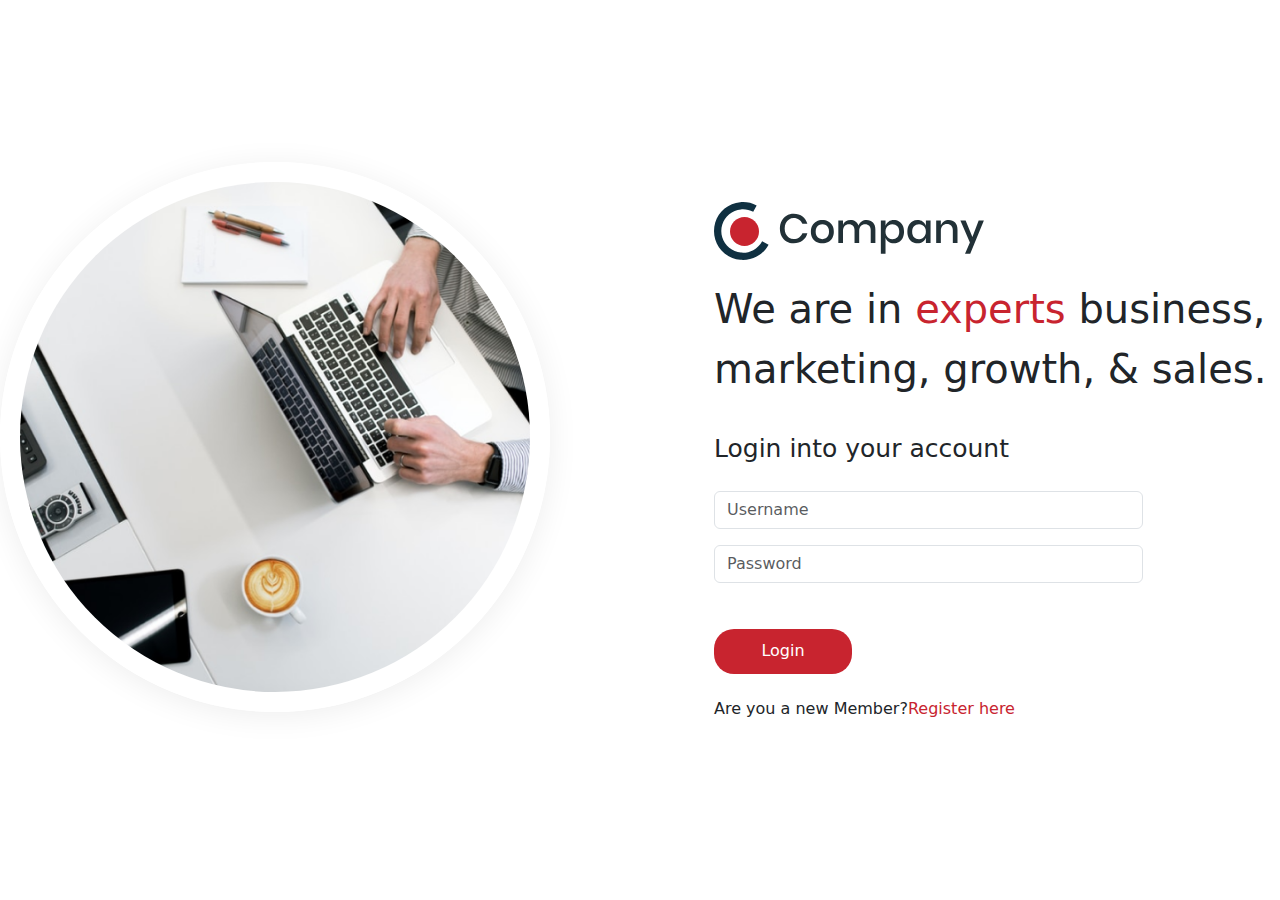
==== HTML_Training_Assignment/index.html @ 5ead4d64 "first commit" ====
<!DOCTYPE html>
<html lang="en">
  <head>
    <meta charset="UTF-8" />
    <meta name="viewport" content="width=device-width, initial-scale=1.0" />
    <title>Project-1</title>
  </head>
  <link rel="stylesheet" href="css/style.css" />
  <link rel="stylesheet" href="css/bootstrap.min.css" />
  <body>
    <!-- main login page  -->
    <div class="main">
      <div id="hero_img">
        <img src="images/hero-image.png" alt="hero-image" />
      </div>

      <div id="login_form">
        <div id="logo">
          <img src="images/logo.svg" alt="" class="mt" />
        </div>

        <div style="margin-top: 19px">
          <p style="font-size: 40px; font-weight: 400">
            We are in <span style="color: #c8242f">experts</span> business,
            marketing, growth, & sales.
          </p>
        </div>

        <div id="login_text">Login into your account</div>

        <form style="margin-top: 23px">
          <div class="mb-3">
            <input
              style="width: 429px"
              class="form-control"
              id="disabledInput"
              type="text"
              placeholder="Username "
            />
          </div>
          <div class="mb-3">
            <input
              style="width: 429px"
              type="password"
              class="form-control"
              id="exampleInputPassword1"
              placeholder="Password"
            />
          </div>

          <button type="button" class="btn">Login</button>

          <div style="margin-top: 23px">
            <p>
              Are you a new Member?<span style="color: #c8242f"
                >Register here
              </span>
            </p>
          </div>
        </form>
      </div>
    </div>
  </body>
</html>
---- HTML_Training_Assignment/css/style.css ----
* {
  margin: 0;
  padding: 0;
  box-sizing: border-box;
}

html,
body {
  width: 100%;
  height: 100%;
}

.main {
  height: 100vh;
  width: 100vw;
  display: flex;
  align-items: center;
  justify-content: center;
}

#hero_img {
  width: 576px;
  height: 576px;


}

#hero_img img {
  width: 550px;
  height: 550px;
  border: 20px solid #ffffff;
  size: 400px;
  border-radius: 50%;
  box-shadow: 0px 4px 31px rgba(0, 0, 0, 0.07);
  opacity: 1.3;
}

#login_form {
  height: 576px;
  width: 818px;
  padding-left: 164px;
}

#login_form .btn {
  width: 138px;
  height: 45px;
  background-color: rgb(200, 36, 47);
  color: white;
  border-radius: 20px;
  padding: 10px 20px;
  border: none;
  cursor: pointer;
  margin-top: 30px;
}
#login_form #logo {
  margin-top: 40px;
 
}



#login_form #login_text {
  font: normal;
  font-family: system-ui, -apple-system, BlinkMacSystemFont, "Segoe UI", Roboto,
    Oxygen, Ubuntu, Cantarell, "Open Sans", "Helvetica Neue", sans-serif;
  font-size: 25px;
  margin-top: 31px;
}
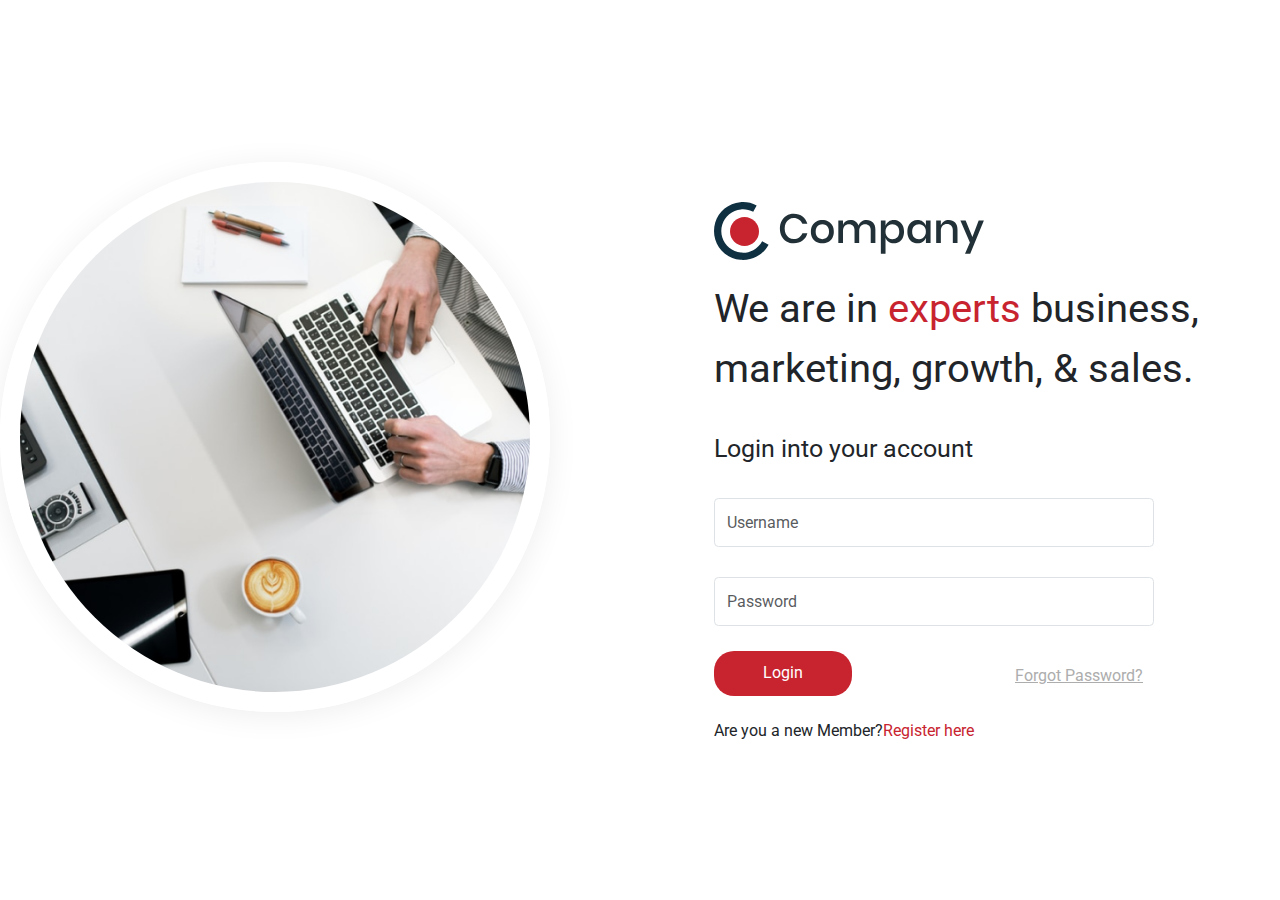
==== commit 3d0a3334: "changes" ====
--- a/HTML_Training_Assignment/index.html
+++ b/HTML_Training_Assignment/index.html
@@ -4,6 +4,9 @@
     <meta charset="UTF-8" />
     <meta name="viewport" content="width=device-width, initial-scale=1.0" />
     <title>Project-1</title>
+    <link rel="preconnect" href="https://fonts.googleapis.com">
+<link rel="preconnect" href="https://fonts.gstatic.com" crossorigin>
+<link href="https://fonts.googleapis.com/css2?family=Roboto:wght@300;400;500&display=swap" rel="stylesheet">
   </head>
   <link rel="stylesheet" href="css/style.css" />
   <link rel="stylesheet" href="css/bootstrap.min.css" />
@@ -28,19 +31,17 @@
 
         <div id="login_text">Login into your account</div>
 
-        <form style="margin-top: 23px">
-          <div class="mb-3">
+        <form style="margin-top: 23px" >
+          <div class="inp">
             <input
-              style="width: 429px"
               class="form-control"
               id="disabledInput"
               type="text"
               placeholder="Username "
             />
           </div>
-          <div class="mb-3">
+          <div class="inp">
             <input
-              style="width: 429px"
               type="password"
               class="form-control"
               id="exampleInputPassword1"
@@ -48,7 +49,11 @@
             />
           </div>
 
-          <button type="button" class="btn">Login</button>
+          <div class="fp">
+            <button type="button" class="btn" >Login</button>
+            <a href="" style="color: rgba(173, 173, 173, 1); margin-top: 30px;" >Forgot Password? </a>
+       
+        </div>
 
           <div style="margin-top: 23px">
             <p>
--- a/HTML_Training_Assignment/css/style.css
+++ b/HTML_Training_Assignment/css/style.css
@@ -2,6 +2,7 @@
   margin: 0;
   padding: 0;
   box-sizing: border-box;
+  font-family: 'Roboto', sans-serif;;
 }
 
 html,
@@ -50,8 +51,10 @@
   padding: 10px 20px;
   border: none;
   cursor: pointer;
-  margin-top: 30px;
+  margin-top: 25px;
 }
+
+
 #login_form #logo {
   margin-top: 40px;
  
@@ -61,8 +64,29 @@
 
 #login_form #login_text {
   font: normal;
-  font-family: system-ui, -apple-system, BlinkMacSystemFont, "Segoe UI", Roboto,
-    Oxygen, Ubuntu, Cantarell, "Open Sans", "Helvetica Neue", sans-serif;
+  font-family: 'Roboto', sans-serif;
   font-size: 25px;
   margin-top: 31px;
 }
+
+form .fp
+{
+    
+    display: flex;
+    justify-content: space-between;
+    align-items: center;
+    width:429px;
+}
+
+form .fp button{
+    margin-top: 25px;
+    width: 45px;
+    height: 24px;
+}
+
+form .inp input{
+    height: 49px;
+    width: 440px;
+    margin-top: 30px;
+    border-radius: 4.5px;
+}
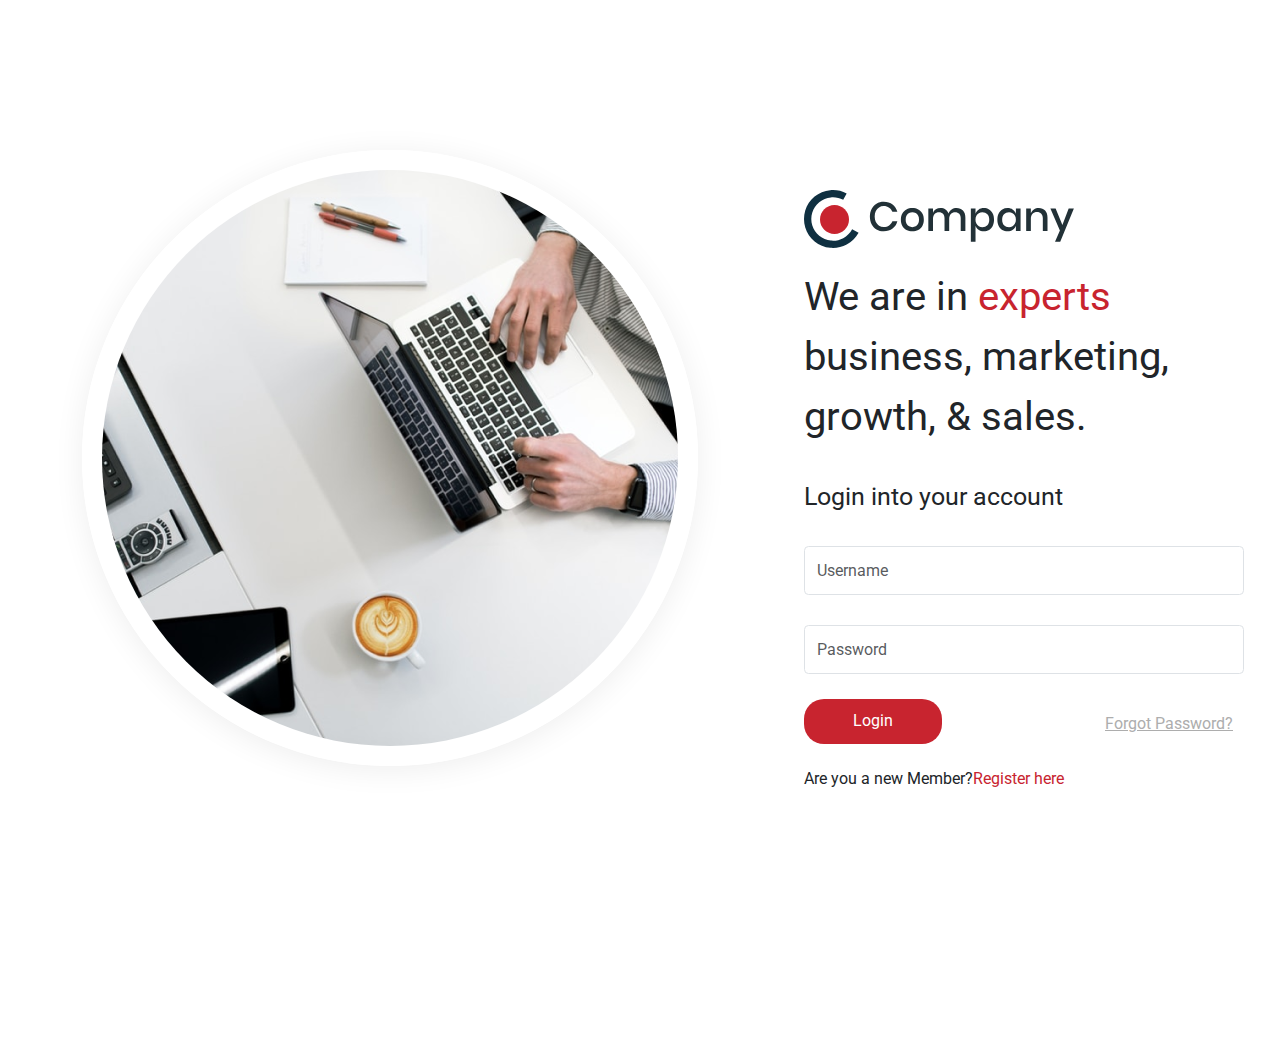
==== commit 3918c951: "commit" ====
--- a/HTML_Training_Assignment/index.html
+++ b/HTML_Training_Assignment/index.html
@@ -2,28 +2,41 @@
 <html lang="en">
   <head>
     <meta charset="UTF-8" />
-    <meta name="viewport" content="width=device-width, initial-scale=1.0" />
+    <meta name="viewport" content="width=device-width, initial-scale=1.0 ,shrink-to-fit=no"/>
     <title>Project-1</title>
-    <link rel="preconnect" href="https://fonts.googleapis.com">
-<link rel="preconnect" href="https://fonts.gstatic.com" crossorigin>
-<link href="https://fonts.googleapis.com/css2?family=Roboto:wght@300;400;500&display=swap" rel="stylesheet">
+    <link rel="preconnect" href="https://fonts.googleapis.com" />
+    <link rel="preconnect" href="https://fonts.gstatic.com" crossorigin />
+    <link
+      href="https://fonts.googleapis.com/css2?family=Roboto:wght@300;400;500&display=swap"
+      rel="stylesheet"
+    />
   </head>
+
+  <!-- bootstarp added -->
+  <link rel="stylesheet" href="css/bootstrap.min.css" />
+
+  <!-- custom css -->
   <link rel="stylesheet" href="css/style.css" />
-  <link rel="stylesheet" href="css/bootstrap.min.css" />
+
+
   <body>
     <!-- main login page  -->
-    <div class="main">
-      <div id="hero_img">
+    <div class="container ">
+  <div class="row">
+
+
+      <div id="hero_img" class="col col-lg-6">
         <img src="images/hero-image.png" alt="hero-image" />
       </div>
 
-      <div id="login_form">
+      <div id= "login_form" class="col col-lg-6">
+
         <div id="logo">
-          <img src="images/logo.svg" alt="" class="mt" />
+          <img src="images/logo.svg" alt="" />
         </div>
 
-        <div style="margin-top: 19px">
-          <p style="font-size: 40px; font-weight: 400">
+        <div class="hero-text" >
+          <p>
             We are in <span style="color: #c8242f">experts</span> business,
             marketing, growth, & sales.
           </p>
@@ -31,29 +44,18 @@
 
         <div id="login_text">Login into your account</div>
 
-        <form style="margin-top: 23px" >
+        <form style="margin-top: 23px">
+
+
           <div class="inp">
-            <input
-              class="form-control"
-              id="disabledInput"
-              type="text"
-              placeholder="Username "
-            />
-          </div>
-          <div class="inp">
-            <input
-              type="password"
-              class="form-control"
-              id="exampleInputPassword1"
-              placeholder="Password"
-            />
+            <input class="form-control" id="disabledInput" type="text"  placeholder="Username" />
+            <input  type="password" class="form-control" id="exampleInputPassword1" placeholder="Password" />
           </div>
 
           <div class="fp">
-            <button type="button" class="btn" >Login</button>
-            <a href="" style="color: rgba(173, 173, 173, 1); margin-top: 30px;" >Forgot Password? </a>
-       
-        </div>
+            <button type="button" class="btn">Login</button>
+            <a href="\">Forgot Password? </a>
+          </div>
 
           <div style="margin-top: 23px">
             <p>
@@ -65,5 +67,6 @@
         </form>
       </div>
     </div>
+    </div>
   </body>
 </html>
--- a/HTML_Training_Assignment/css/style.css
+++ b/HTML_Training_Assignment/css/style.css
@@ -2,7 +2,7 @@
   margin: 0;
   padding: 0;
   box-sizing: border-box;
-  font-family: 'Roboto', sans-serif;;
+  font-family: "Roboto", sans-serif;
 }
 
 html,
@@ -11,35 +11,38 @@
   height: 100%;
 }
 
-.main {
+.container{
+  margin-top: 150px;
   height: 100vh;
   width: 100vw;
-  display: flex;
-  align-items: center;
-  justify-content: center;
+  
 }
 
-#hero_img {
-  width: 576px;
-  height: 576px;
+#text{
+  margin-left: 45px;
+  margin-top: 70px;
+}
 
 
-}
-
 #hero_img img {
-  width: 550px;
-  height: 550px;
   border: 20px solid #ffffff;
-  size: 400px;
   border-radius: 50%;
   box-shadow: 0px 4px 31px rgba(0, 0, 0, 0.07);
   opacity: 1.3;
 }
 
 #login_form {
-  height: 576px;
-  width: 818px;
+  
   padding-left: 164px;
+}
+
+#login_form .hero-text {
+  margin-top: 19px;
+}
+
+#login_form .hero-text p {
+  font-size: 40px;
+  font-weight: 400;
 }
 
 #login_form .btn {
@@ -54,39 +57,38 @@
   margin-top: 25px;
 }
 
-
 #login_form #logo {
   margin-top: 40px;
- 
 }
-
-
 
 #login_form #login_text {
   font: normal;
-  font-family: 'Roboto', sans-serif;
+  font-family: "Roboto", sans-serif;
   font-size: 25px;
   margin-top: 31px;
 }
 
-form .fp
-{
-    
-    display: flex;
-    justify-content: space-between;
-    align-items: center;
-    width:429px;
+form .fp {
+  display: flex;
+  justify-content: space-between;
+  align-items: center;
+  width: 429px;
 }
 
-form .fp button{
-    margin-top: 25px;
-    width: 45px;
-    height: 24px;
+form .fp button {
+  margin-top: 25px;
+  width: 45px;
+  height: 24px;
 }
 
-form .inp input{
-    height: 49px;
-    width: 440px;
-    margin-top: 30px;
-    border-radius: 4.5px;
+form .fp a {
+  color: rgba(173, 173, 173, 1);
+  margin-top: 30px;
 }
+
+form .inp input {
+  height: 49px;
+  width: 440px;
+  margin-top: 30px;
+  border-radius: 4.5px;
+}
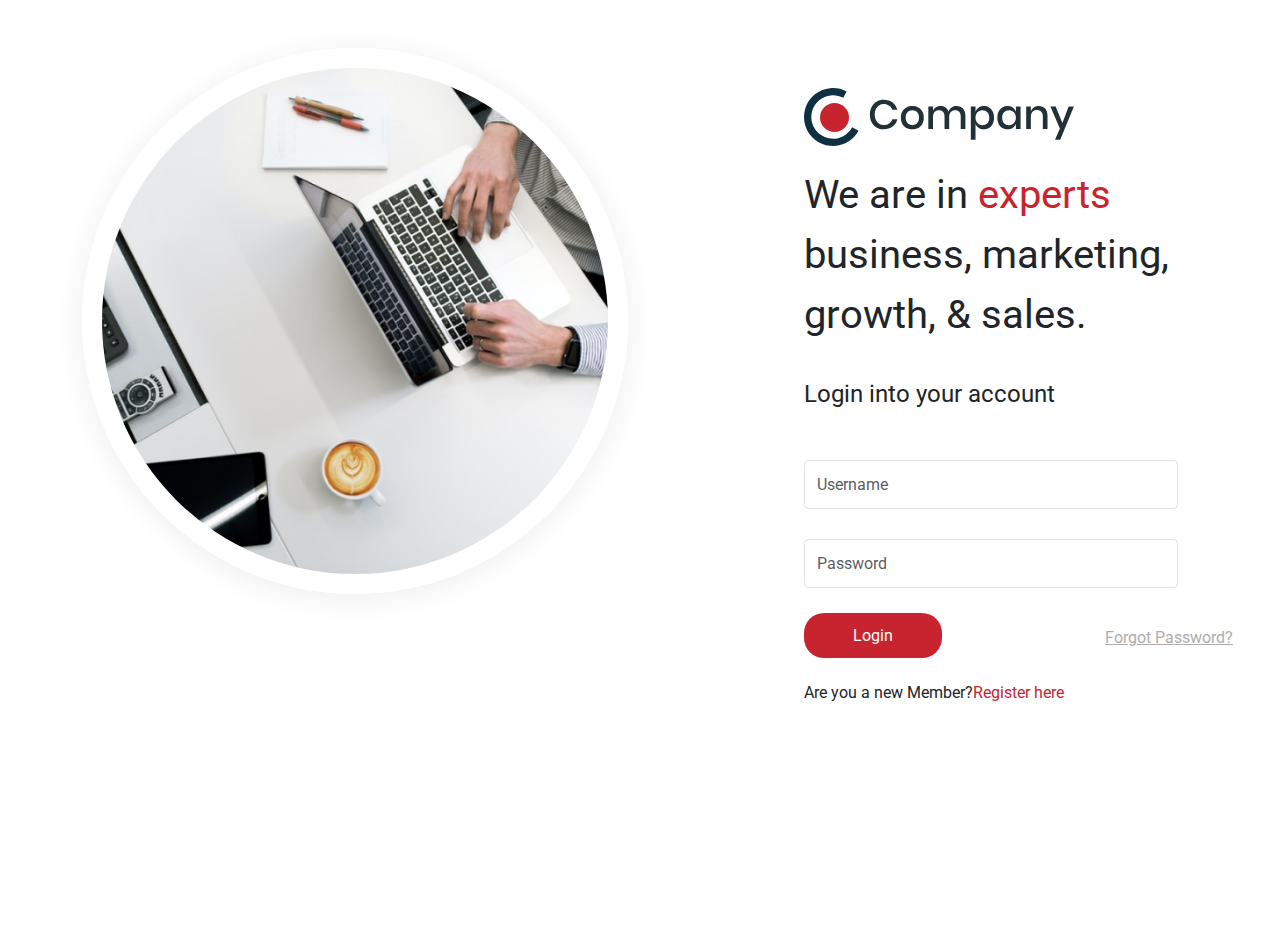
==== commit 3eabe30d: "responsive design" ====
--- a/HTML_Training_Assignment/index.html
+++ b/HTML_Training_Assignment/index.html
@@ -1,55 +1,54 @@
 <!DOCTYPE html>
 <html lang="en">
-  <head>
-    <meta charset="UTF-8" />
-    <meta name="viewport" content="width=device-width, initial-scale=1.0 ,shrink-to-fit=no"/>
-    <title>Project-1</title>
-    <link rel="preconnect" href="https://fonts.googleapis.com" />
-    <link rel="preconnect" href="https://fonts.gstatic.com" crossorigin />
-    <link
-      href="https://fonts.googleapis.com/css2?family=Roboto:wght@300;400;500&display=swap"
-      rel="stylesheet"
-    />
-  </head>
 
-  <!-- bootstarp added -->
-  <link rel="stylesheet" href="css/bootstrap.min.css" />
+<head>
+  <meta charset="UTF-8" />
+  <meta name="viewport" content="width=device-width, initial-scale=1.0 ,shrink-to-fit=no" />
+  <title>Project-1</title>
+  <link rel="preconnect" href="https://fonts.googleapis.com" />
+  <link rel="preconnect" href="https://fonts.gstatic.com" crossorigin />
+  <link href="https://fonts.googleapis.com/css2?family=Roboto:wght@300;400;500&display=swap" rel="stylesheet" />
+</head>
 
-  <!-- custom css -->
-  <link rel="stylesheet" href="css/style.css" />
+<!-- bootstarp added -->
+<link rel="stylesheet" href="css/bootstrap.min.css" />
+
+<!-- custom css -->
+<link rel="stylesheet" href="css/style.css" />
 
 
-  <body>
-    <!-- main login page  -->
-    <div class="container ">
-  <div class="row">
+<body class="overflow-visible">
+  <!-- main login page  -->
+  <div class="container mt-5">
+    <div class="row">
 
 
-      <div id="hero_img" class="col col-lg-6">
-        <img src="images/hero-image.png" alt="hero-image" />
+      <div id="hero_img" class="col  col-sm-12 col-md-
+      12  col-lg-6 text-end fs-1">
+        <img src="images/hero-image.png" alt="hero-image" class="img-fluid" />
       </div>
 
-      <div id= "login_form" class="col col-lg-6">
+      <div id="login_form" class="col col-sm-12 col-md-12 col-lg-6" style="box-sizing: border-box;">
 
         <div id="logo">
-          <img src="images/logo.svg" alt="" />
+          <img src="images/logo.svg" alt="" class="img-fluid" />
         </div>
 
-        <div class="hero-text" >
-          <p>
+        <div class="hero-text">
+          <p >
             We are in <span style="color: #c8242f">experts</span> business,
             marketing, growth, & sales.
           </p>
         </div>
 
-        <div id="login_text">Login into your account</div>
+        <div id="login_text" class="fs-4">Login into your account</div>
 
-        <form style="margin-top: 23px">
+        <form class="mt-5">
 
 
           <div class="inp">
-            <input class="form-control" id="disabledInput" type="text"  placeholder="Username" />
-            <input  type="password" class="form-control" id="exampleInputPassword1" placeholder="Password" />
+            <input class="form-control" id="disabledInput" type="text" placeholder="Username" />
+            <input type="password" class="form-control" id="exampleInputPassword1" placeholder="Password" />
           </div>
 
           <div class="fp">
@@ -59,14 +58,14 @@
 
           <div style="margin-top: 23px">
             <p>
-              Are you a new Member?<span style="color: #c8242f"
-                >Register here
+              Are you a new Member?<span style="color: #c8242f">Register here
               </span>
             </p>
           </div>
         </form>
       </div>
     </div>
-    </div>
-  </body>
-</html>
+  </div>
+</body>
+
+</html>--- a/HTML_Training_Assignment/css/style.css
+++ b/HTML_Training_Assignment/css/style.css
@@ -12,9 +12,10 @@
 }
 
 .container{
-  margin-top: 150px;
+
   height: 100vh;
   width: 100vw;
+  box-sizing: border-box;
   
 }
 
@@ -28,7 +29,7 @@
   border: 20px solid #ffffff;
   border-radius: 50%;
   box-shadow: 0px 4px 31px rgba(0, 0, 0, 0.07);
-  opacity: 1.3;
+  opacity: 1.1;
 }
 
 #login_form {
@@ -41,9 +42,10 @@
 }
 
 #login_form .hero-text p {
-  font-size: 40px;
+  
+  font-size: 2.5rem;
   font-weight: 400;
-}
+} 
 
 #login_form .btn {
   width: 138px;
@@ -64,7 +66,6 @@
 #login_form #login_text {
   font: normal;
   font-family: "Roboto", sans-serif;
-  font-size: 25px;
   margin-top: 31px;
 }
 
@@ -88,7 +89,30 @@
 
 form .inp input {
   height: 49px;
-  width: 440px;
+  width: 95%;
   margin-top: 30px;
   border-radius: 4.5px;
 }
+
+@media only screen and (max-width: 575px) {
+  #hero_img img {
+    height: 90%;
+    width: 90%;
+    
+  }
+  #hero_img  {
+    width: 100%;
+    height: 100%;
+    margin-left: 80px;
+  }
+  #login_form .hero-text p {
+    font-size: 1.5rem;
+  }
+  form .inp input {
+    width: 200px;
+    }
+
+  #login_form #login_text {
+   white-space: nowrap;
+  }
+}
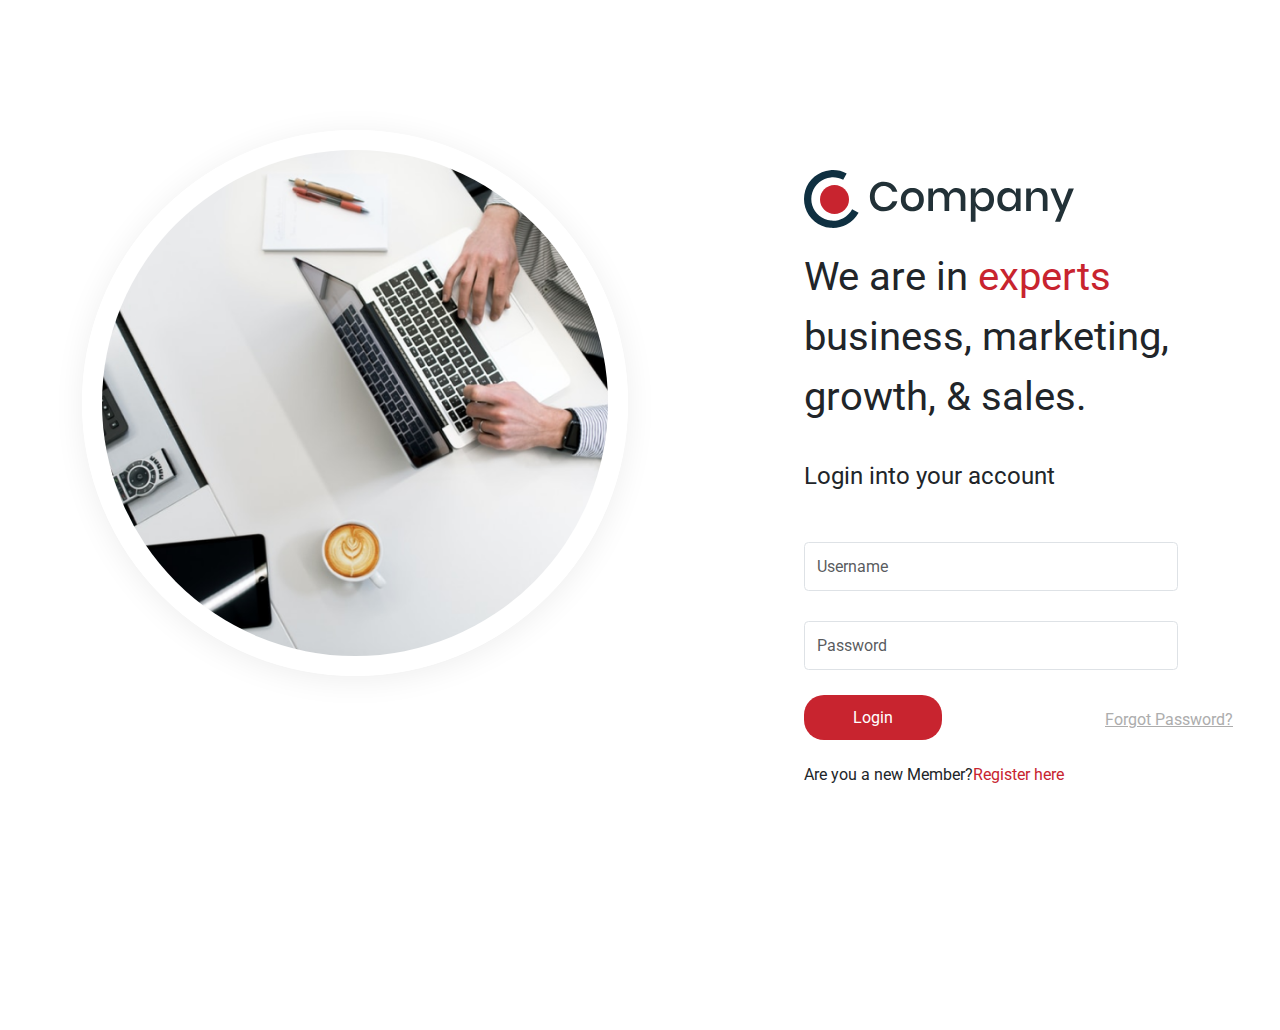
==== commit 5f637a3d: "responsive login page" ====
--- a/HTML_Training_Assignment/index.html
+++ b/HTML_Training_Assignment/index.html
@@ -19,7 +19,7 @@
 
 <body class="overflow-visible">
   <!-- main login page  -->
-  <div class="container mt-5">
+  <div class="container" style="margin-top: 130px;" >
     <div class="row">
 
 
--- a/HTML_Training_Assignment/css/style.css
+++ b/HTML_Training_Assignment/css/style.css
@@ -110,9 +110,20 @@
   }
   form .inp input {
     width: 200px;
-    }
-
+  }
+  
   #login_form #login_text {
-   white-space: nowrap;
+    white-space: nowrap;
   }
 }
+
+@media only screen and (max-width: 427px)
+{
+  #hero_img img {
+    height: 300px;
+    width: 330px;
+    margin-left: 55px ;
+    
+  }
+
+}